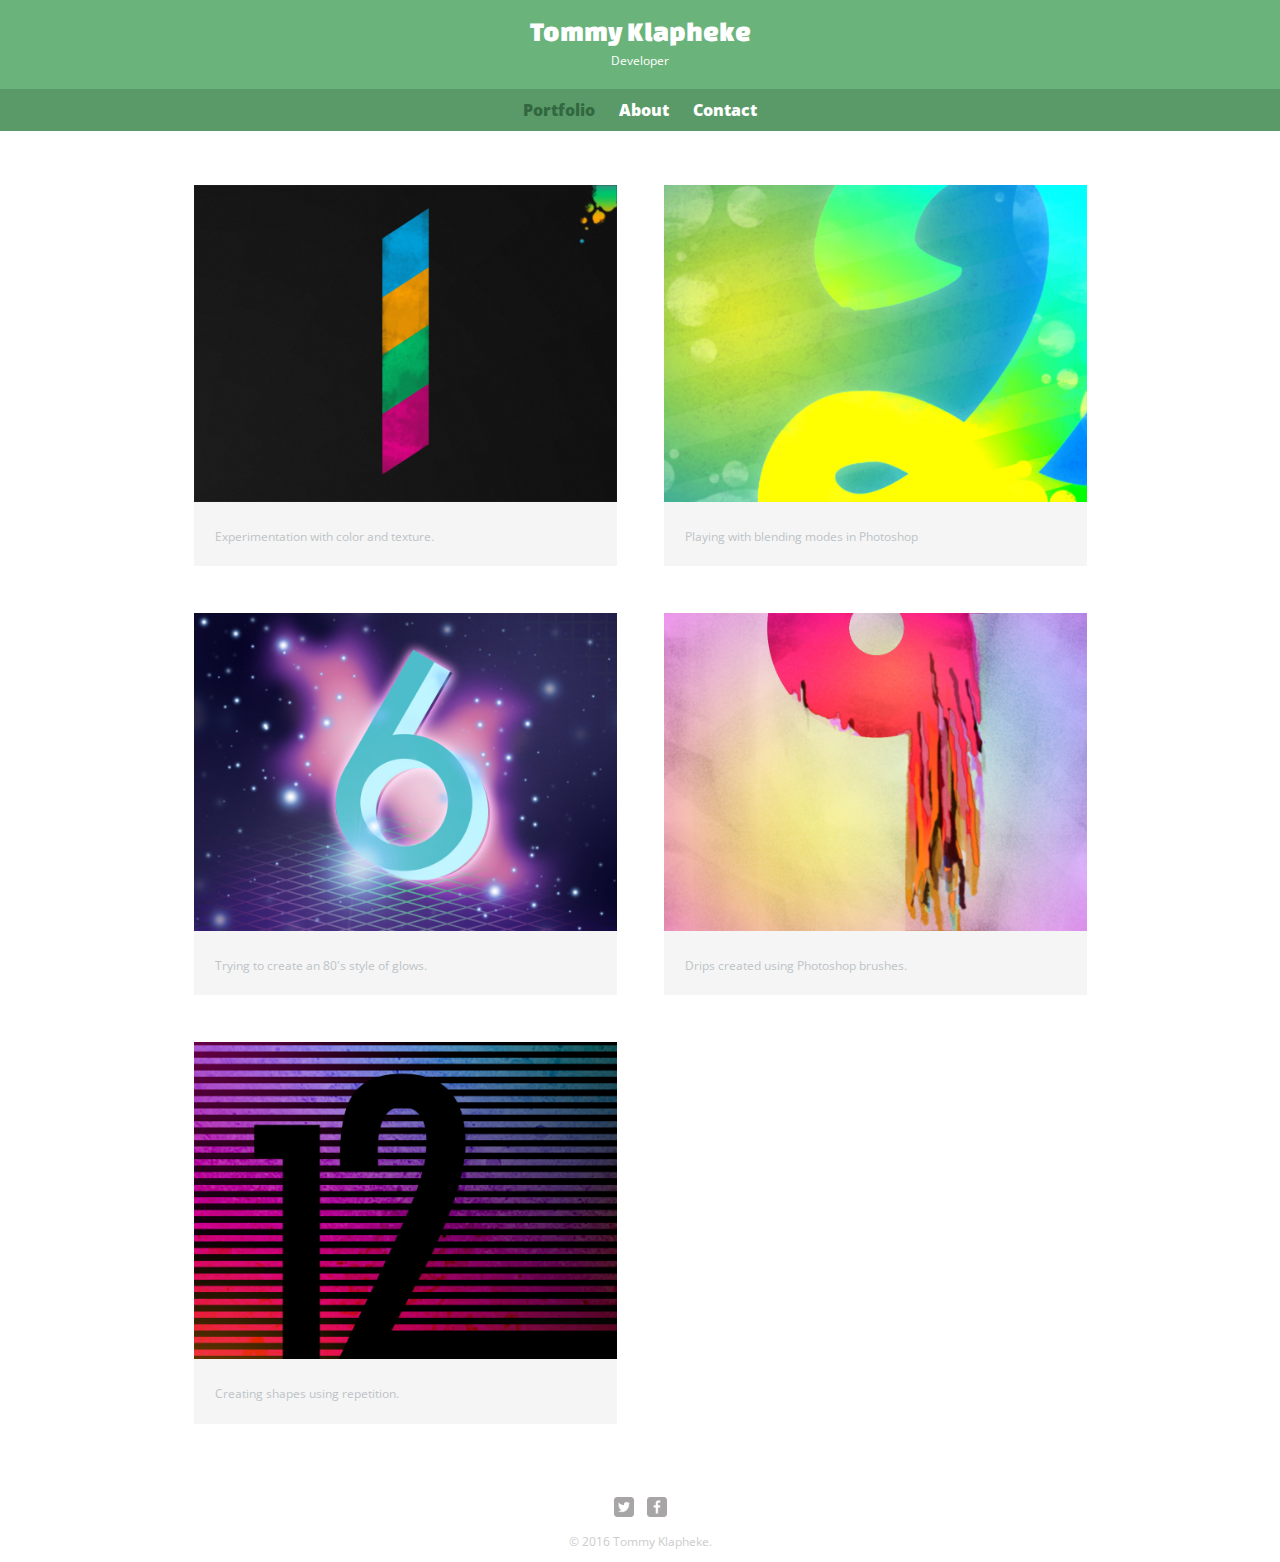
==== index.html @ bc37340a "Here is the start for the final project. Some of the code A good cunk of already written code. Just " ====
<!DOCTYPE html>
<html>
	<head>
		<title>Tommy Klapheke | Developer</title>
		<meta charset="utf-8">
		<link rel="stylesheet" href="CSS/normalize.css">
		<link href='https://fonts.googleapis.com/css?family=Changa+One|Open+Sans:400,400italic,700,700italic,800' rel='stylesheet' type='text/css'>
		<link rel="stylesheet" href="CSS/main.css">
		<link rel="stylesheet" href="CSS/responsive.css">
		<meta name="viewport" content="width=device-width, initial-scale=1.0">
	</head>
	<body>
		<header>
			<a href="index.html" id="logo">
				<h1>Tommy Klapheke</h1>
				<h2>Developer</h2>
			</a>
			<nav>
				<ul>
					<li><a href ="index.html" class="selected">Portfolio</a></li>
					<li><a href="about.html">About</a></li>
					<li><a href="contact.html">Contact</a></li>
				</ul>
			</nav>
		</header>
		<div id="wrapper">
			<section>
				<ul id="gallery">
					<li>	
						<a href="img/numbers-01.jpg">
							<img src="img/numbers-01.jpg" alt="">
							<p>Experimentation with color and texture.</p>
						</a>
					</li>
					<li>	
						<a href="img/numbers-02.jpg">
							<img src="img/numbers-02.jpg" alt="">
							<p>Playing with blending modes in Photoshop</p>
						</a>
					</li>
					<li>	
						<a href="img/numbers-06.jpg">
							<img src="img/numbers-06.jpg" alt="">
							<p>Trying to create an 80's style of glows.</p>
						</a>
					</li>
					<li>	
						<a href="img/numbers-09.jpg.jpg">
							<img src="img/numbers-09.jpg" alt="">
							<p>Drips created using Photoshop brushes.</p>
						</a>
					</li>
					<li>	
						<a href="img/numbers-12.jpg.jpg">
							<img src="img/numbers-12.jpg" alt="">
							<p>Creating shapes using repetition.</p>
						</a>
					</li>
				</ul>
			</section>
			<footer>
				<a href="http://twitter.com"><img src="img/twitter-wrap.png" alt="Twitter Logo" class="social-icon"></a>
				<a href="http://facebook.com/tommyklapheke"><img src="img/facebook-wrap.png" alt="Facebook Logo" class="social-icon"></a>
				<p>
					&copy; 2016 Tommy Klapheke.
				</p>
			</footer>
		</div>
	</body>
</html>
---- CSS/main.css ----
/********************
	GENERAL 
********************/
body {
	font-family: 'Open Sans', sans-serif;	
}

#wrapper {
	max-width: 940px;
	margin: 0 auto;
	padding: 0 5%;
}

a {
	text-decoration: none;
}

img {
	max-width: 100%;
}

h3 {
	margin: 0 0 1em 0;
}

/********************
	HEADING
********************/

header {
	float: left;
	margin: 0 0 30px 0;
	padding: 5px 0 0 0;
	width: 100%;
}

#logo {
	text-align: center;
	margin: 0;
}

h1 {
	font-family: 'Changa One', sans-serif;
	margin: 15px 0;
	font-size: 1.75em;
	font-weight: normal;
	line-height: 0.8em;
}

h2 {
	font-size: 0.75em;
	margin: -5px 0 0;
	font-weight: normal;
}
/********************
	NAVIGATION
********************/

nav {
	text-align: center;
	padding: 10px 0;
	margin: 20px 0 0;
}

nav ul {
	list-style: none;
	margin: 0 10px;
	padding: 0;
}

nav li {
	display: inline-block;
}

nav a {
	font-weight: 800;
	padding: 15px 10px;
}

/********************
	FOOTER
********************/

footer {
	font-size: 0.75em;
	text-align: center;
	clear: both;
	padding-top: 50px;
	color: #ccc;
}

.social-icon {
	width: 20px;
	height: 20px;
	margin: 0 5px;
}

/********************
	PAGE PORTFOLIO
********************/

#gallery {
	margin: 0;
	padding: 0;
	list-style: none;
}

#gallery li {
	float: left;
	width: 45%;
	margin: 2.5%;
	background-color: #f5f5f5;
	color: #bdc3c7;
}

#gallery li a p {
	margin: 0;
	padding: 5%;
	font-size: 0.75em;
	color: #bdc3c7;
}

/********************
	PAGE ABOUT
********************/

.profile-photo {
	display: block;
	max-width: 150px;
	margin: 0 auto 30px;
	border-radius: 50%;
}

/********************
	PAGE CONTACT
********************/

.contact-info {
	list-style: none;
	padding: 0;
	margin: 0;
	font-size: 0.9em;
}

.contact-info a {
	display: block;
	min-height: 20px;
	background-repeat: no-repeat;
	background-size: 20px 20px;
	padding: 0 0 0 30px;
	margin: 0 0 10px;
}

.contact-info li.phone a {
	background-image: url('../img/phone.png');
}

.contact-info li.mail a {
	background-image: url('../img/mail.png');
}

.contact-info li.twitter a {
	background-image: url('../img/twitter.png');
}
/********************
	COLORING
********************/

/* Site Body */
body {
	background-color: #fff;
	color: #999;
}

/* Color of Header */
header {
	background: #6ab47b;
	border-color: #599a68;
}

/* nav background on mobile device */
nav {
	background: #599a68;
}

/* Logo Text */
h1, h2 {
	color: #fff;
}

/* Link Color */
a {
	color: #6ab47b;
}

/* Link visited */
nav a, nav a:visited {
	color: #fff;
}

/* selected link color */
nav a.selected, nav a:hover {
	color: #32673f;
}
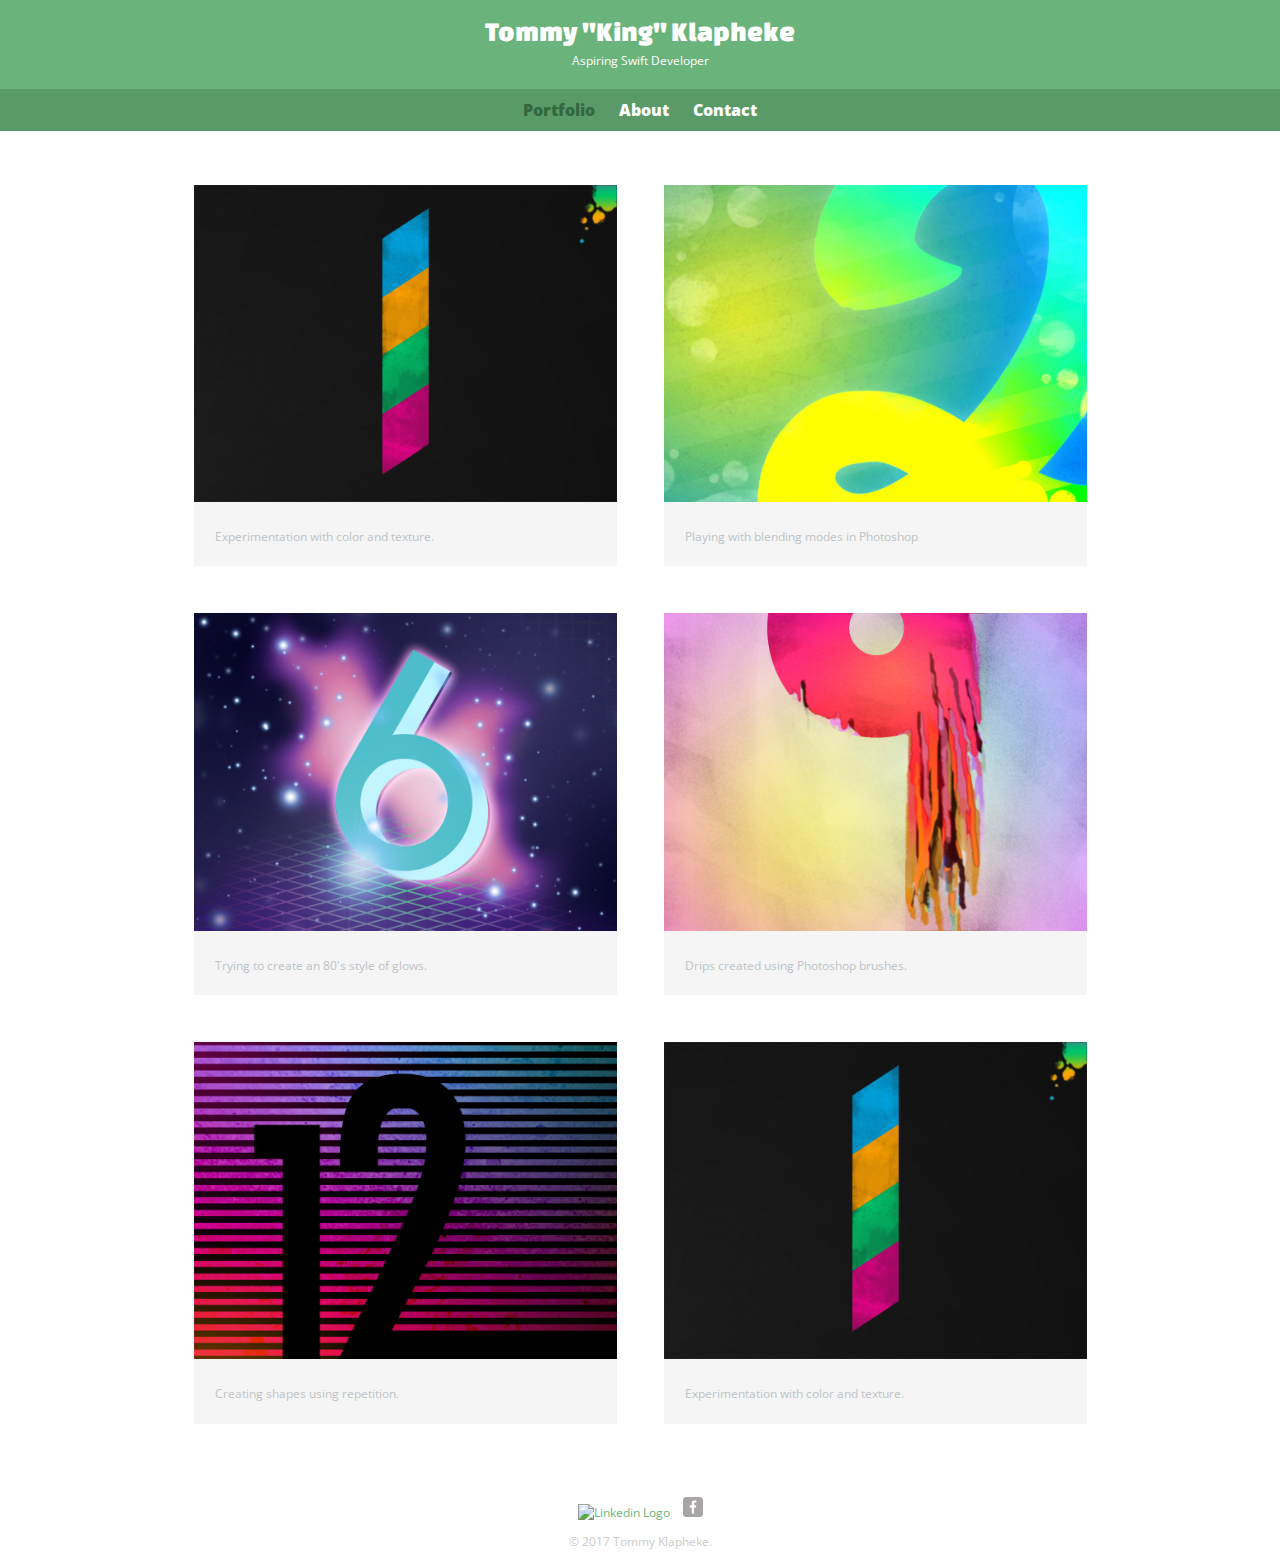
==== commit 0c82b8e5: "added another list item to home page" ====
--- a/index.html
+++ b/index.html
@@ -1,7 +1,7 @@
 <!DOCTYPE html>
 <html>
 	<head>
-		<title>Tommy Klapheke | Developer</title>
+		<title>Tommy "King" Klapheke | Aspiring Swift Developer</title>
 		<meta charset="utf-8">
 		<link rel="stylesheet" href="CSS/normalize.css">
 		<link href='https://fonts.googleapis.com/css?family=Changa+One|Open+Sans:400,400italic,700,700italic,800' rel='stylesheet' type='text/css'>
@@ -12,8 +12,8 @@
 	<body>
 		<header>
 			<a href="index.html" id="logo">
-				<h1>Tommy Klapheke</h1>
-				<h2>Developer</h2>
+				<h1>Tommy  "King"  Klapheke</h1>
+				<h2>Aspiring Swift Developer</h2>
 			</a>
 			<nav>
 				<ul>
@@ -56,13 +56,19 @@
 							<p>Creating shapes using repetition.</p>
 						</a>
 					</li>
+					<li>	
+						<a href="img/numbers-01.jpg">
+							<img src="img/numbers-01.jpg" alt="">
+							<p>Experimentation with color and texture.</p>
+						</a>
+					</li>
 				</ul>
 			</section>
 			<footer>
-				<a href="http://twitter.com"><img src="img/twitter-wrap.png" alt="Twitter Logo" class="social-icon"></a>
-				<a href="http://facebook.com/tommyklapheke"><img src="img/facebook-wrap.png" alt="Facebook Logo" class="social-icon"></a>
+				<a href="http://www.linkedin.com"><img src="img/linkedin+logo.png" alt="Linkedin Logo" class="social-icon"></a>
+				<a href="http://www.facebook.com/tommyklapheke"><img src="img/facebook-wrap.png" alt="Facebook Logo" class="social-icon"></a>
 				<p>
-					&copy; 2016 Tommy Klapheke.
+					&copy; 2017 Tommy Klapheke.
 				</p>
 			</footer>
 		</div>
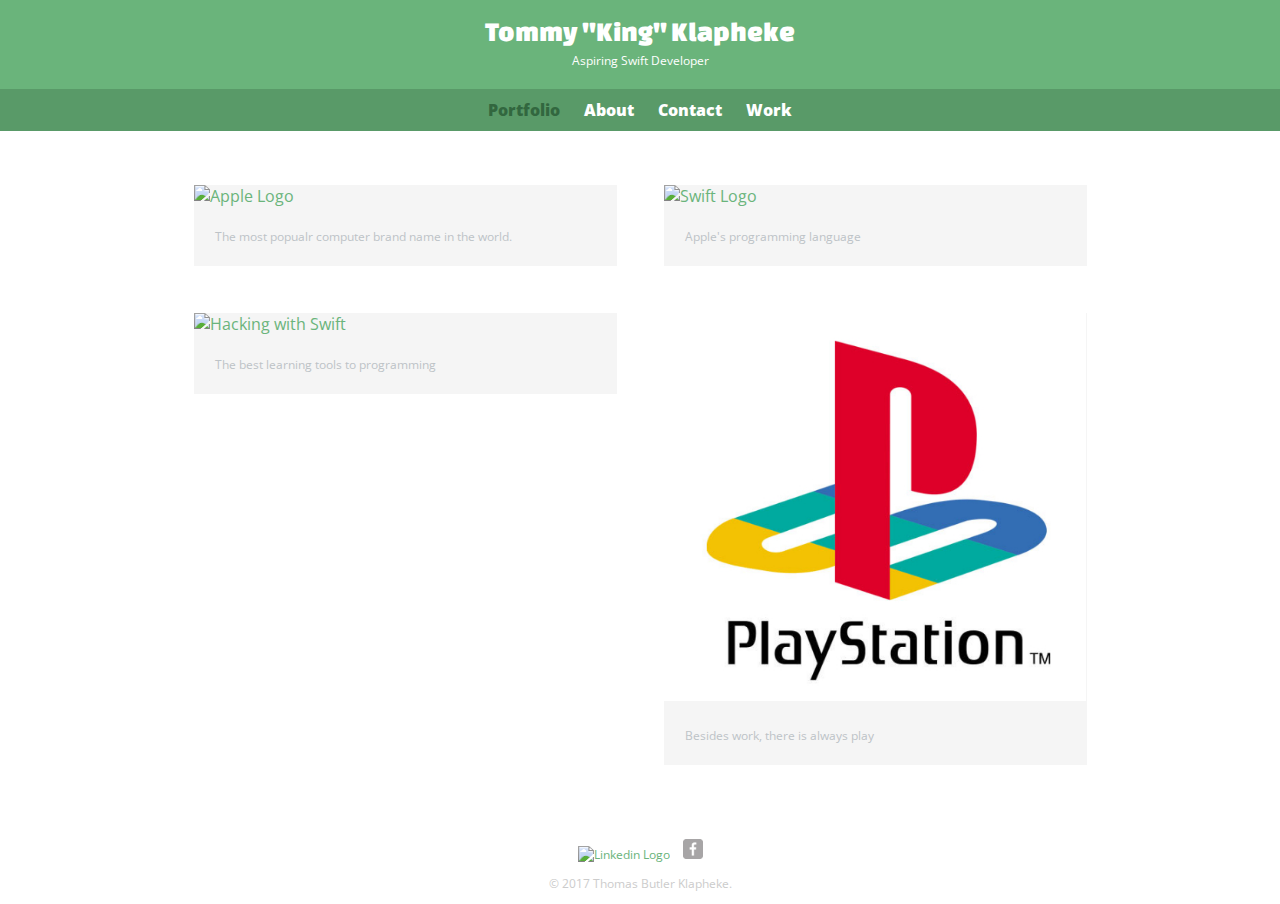
==== commit 58e83af8: "Changes to comments. Created the JS file but no code as of yet. Changed layout to home/index page. S" ====
--- a/index.html
+++ b/index.html
@@ -1,5 +1,7 @@
 <!DOCTYPE html>
 <html>
+	
+	<!The important head info for the stylesheets and styling>
 	<head>
 		<title>Tommy "King" Klapheke | Aspiring Swift Developer</title>
 		<meta charset="utf-8">
@@ -9,66 +11,63 @@
 		<link rel="stylesheet" href="CSS/responsive.css">
 		<meta name="viewport" content="width=device-width, initial-scale=1.0">
 	</head>
+	
+	<!Contains the body of the index page>
 	<body>
 		<header>
 			<a href="index.html" id="logo">
 				<h1>Tommy  "King"  Klapheke</h1>
 				<h2>Aspiring Swift Developer</h2>
 			</a>
+			
+			<!List containing the links to other webpages>
 			<nav>
 				<ul>
 					<li><a href ="index.html" class="selected">Portfolio</a></li>
 					<li><a href="about.html">About</a></li>
 					<li><a href="contact.html">Contact</a></li>
+					<li><a href="career.html">Work</a></li>
 				</ul>
 			</nav>
 		</header>
+		
+		<!Containers contianing the gallery for images that are links to websites. For figureing out what websites that the picutres go to is pretty much self-explanatory>
 		<div id="wrapper">
 			<section>
 				<ul id="gallery">
 					<li>	
-						<a href="img/numbers-01.jpg">
-							<img src="img/numbers-01.jpg" alt="">
-							<p>Experimentation with color and texture.</p>
+						<a href="http://www.apple.com">
+							<img src="img/apple-logo" alt="Apple Logo">
+							<p>The most popualr computer brand name in the world.</p>
 						</a>
 					</li>
 					<li>	
-						<a href="img/numbers-02.jpg">
-							<img src="img/numbers-02.jpg" alt="">
-							<p>Playing with blending modes in Photoshop</p>
+						<a href="http://swift.org">
+							<img src="img/Swift_logo.png" alt="Swift Logo">
+							<p>Apple's programming language</p>
 						</a>
 					</li>
 					<li>	
-						<a href="img/numbers-06.jpg">
-							<img src="img/numbers-06.jpg" alt="">
-							<p>Trying to create an 80's style of glows.</p>
+						<a href="http://www.hackingwithswift.com">
+							<img src="img/numbers-09.jpg" alt="Hacking with Swift">
+							<p>The best learning tools to programming </p>
 						</a>
 					</li>
 					<li>	
-						<a href="img/numbers-09.jpg.jpg">
-							<img src="img/numbers-09.jpg" alt="">
-							<p>Drips created using Photoshop brushes.</p>
-						</a>
-					</li>
-					<li>	
-						<a href="img/numbers-12.jpg.jpg">
-							<img src="img/numbers-12.jpg" alt="">
-							<p>Creating shapes using repetition.</p>
-						</a>
-					</li>
-					<li>	
-						<a href="img/numbers-01.jpg">
-							<img src="img/numbers-01.jpg" alt="">
-							<p>Experimentation with color and texture.</p>
+						<a href="http://www.playstation.com">
+							<img src="img/playstation.jpg" alt="Playstation Logo">
+							<p>Besides work, there is always play</p>
 						</a>
 					</li>
 				</ul>
 			</section>
+			
+			<!Footer containing the social icons and copyright info>
 			<footer>
 				<a href="http://www.linkedin.com"><img src="img/linkedin+logo.png" alt="Linkedin Logo" class="social-icon"></a>
 				<a href="http://www.facebook.com/tommyklapheke"><img src="img/facebook-wrap.png" alt="Facebook Logo" class="social-icon"></a>
 				<p>
-					&copy; 2017 Tommy Klapheke.
+					&copy; 2017 Thomas Butler Klapheke.
 				</p>
 			</footer>
 		</div>
--- a/CSS/main.css
+++ b/CSS/main.css
@@ -20,7 +20,7 @@
 }
 
 h3 {
-	margin: 0 0 1em 0;
+	margin: 0 0 .5em 0;
 }
 
 /********************
@@ -126,9 +126,9 @@
 
 .profile-photo {
 	display: block;
-	max-width: 150px;
-	margin: 0 auto 30px;
-	border-radius: 50%;
+	max-width: 175px;
+	margin: 0 auto 50px;
+	border-radius: 15%;
 }
 
 /********************
@@ -159,47 +159,45 @@
 	background-image: url('../img/mail.png');
 }
 
-.contact-info li.twitter a {
-	background-image: url('../img/twitter.png');
-}
+.contact-info li.linkedin a {
+	background-image: url('../img/linkedin+logo.png');
+}
+
 /********************
 	COLORING
 ********************/
 
-/* Site Body */
 body {
 	background-color: #fff;
 	color: #999;
 }
 
-/* Color of Header */
 header {
 	background: #6ab47b;
 	border-color: #599a68;
 }
 
-/* nav background on mobile device */
 nav {
 	background: #599a68;
 }
 
-/* Logo Text */
 h1, h2 {
 	color: #fff;
 }
 
-/* Link Color */
 a {
 	color: #6ab47b;
 }
 
-/* Link visited */
 nav a, nav a:visited {
 	color: #fff;
 }
 
-/* selected link color */
 nav a.selected, nav a:hover {
 	color: #32673f;
 }
 
+/********************
+	Form Styling
+********************/
+
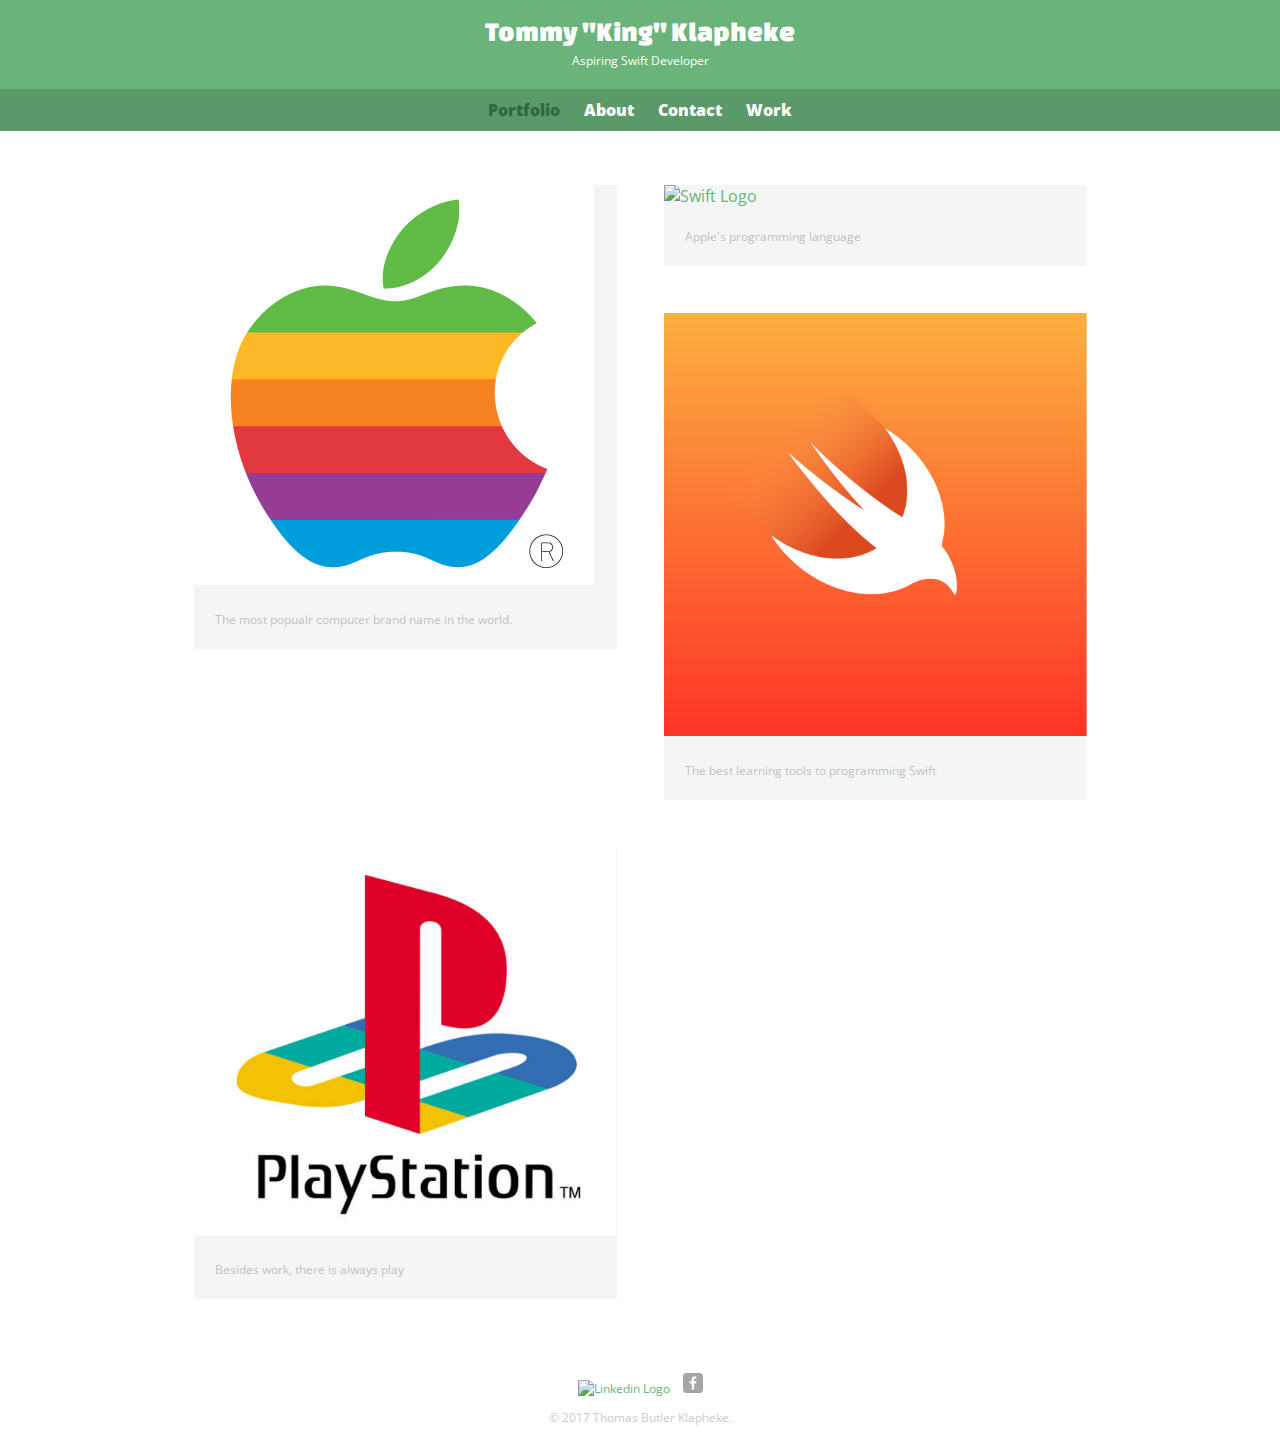
==== commit 837019c3: "Finished up all HTML for the project along with user interactivity" ====
--- a/index.html
+++ b/index.html
@@ -37,7 +37,7 @@
 				<ul id="gallery">
 					<li>	
 						<a href="http://www.apple.com">
-							<img src="img/apple-logo" alt="Apple Logo">
+							<img src="img/apple-logo.jpg" alt="Apple Logo">
 							<p>The most popualr computer brand name in the world.</p>
 						</a>
 					</li>
@@ -49,8 +49,8 @@
 					</li>
 					<li>	
 						<a href="http://www.hackingwithswift.com">
-							<img src="img/numbers-09.jpg" alt="Hacking with Swift">
-							<p>The best learning tools to programming </p>
+							<img src="img/swift.png" alt="Hacking with Swift">
+							<p>The best learning tools to programming Swift</p>
 						</a>
 					</li>
 					<li>	
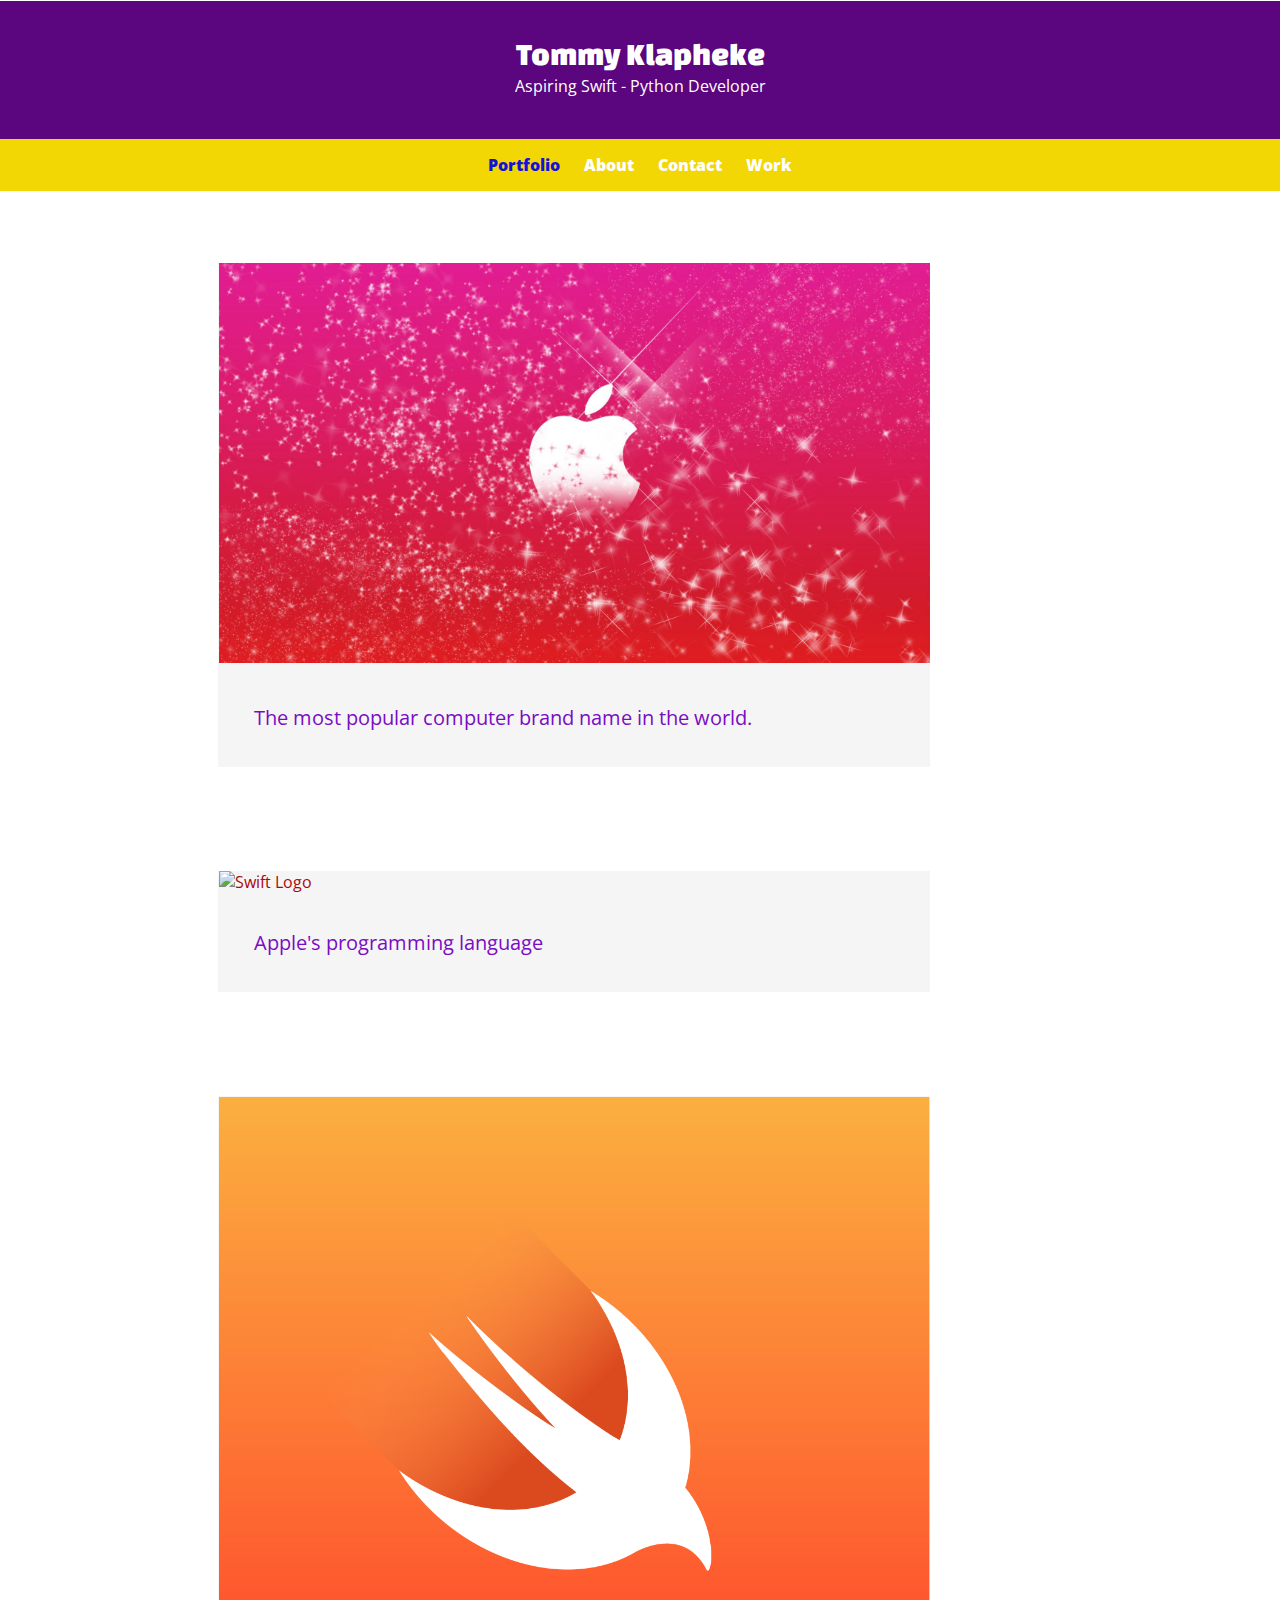
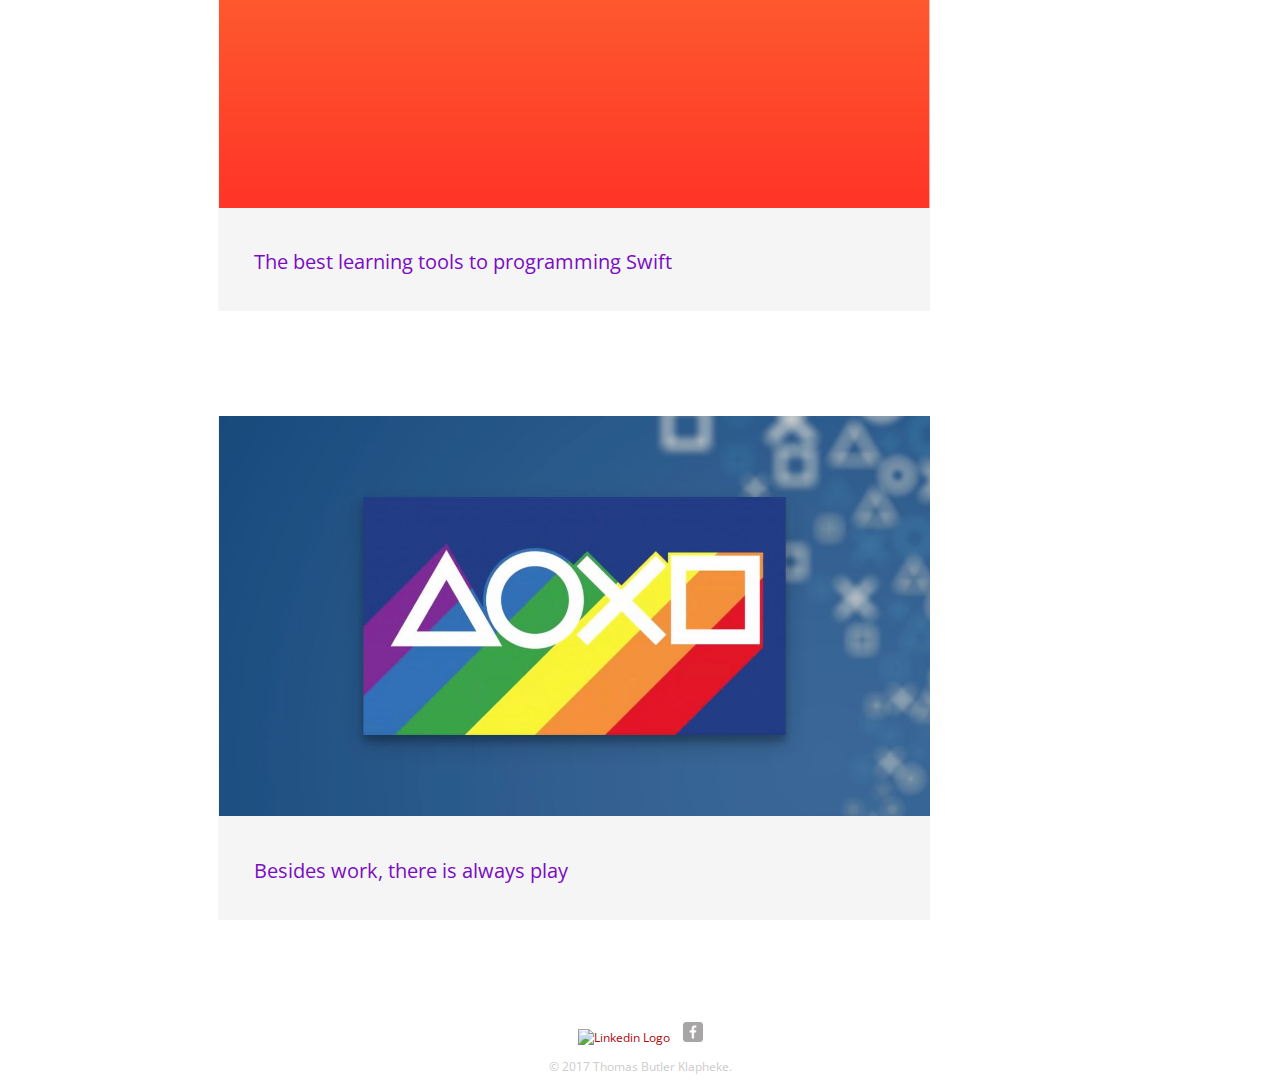
==== commit f9cd8876: "Finsihed up HTML and user interactivity for the project" ====
--- a/index.html
+++ b/index.html
@@ -3,10 +3,10 @@
 	
 	<!The important head info for the stylesheets and styling>
 	<head>
-		<title>Tommy "King" Klapheke | Aspiring Swift Developer</title>
+		<title>Tommy Klapheke | Aspiring Swift - Python Developer</title>
 		<meta charset="utf-8">
 		<link rel="stylesheet" href="CSS/normalize.css">
-		<link href='https://fonts.googleapis.com/css?family=Changa+One|Open+Sans:400,400italic,700,700italic,800' rel='stylesheet' type='text/css'>
+		<link href='https://fonts.googleapis.com/css?family=Changa+One|Open+Sans:350,350italic,650,650italic,750' rel='stylesheet' type='text/css'>
 		<link rel="stylesheet" href="CSS/main.css">
 		<link rel="stylesheet" href="CSS/responsive.css">
 		<meta name="viewport" content="width=device-width, initial-scale=1.0">
@@ -16,8 +16,8 @@
 	<body>
 		<header>
 			<a href="index.html" id="logo">
-				<h1>Tommy  "King"  Klapheke</h1>
-				<h2>Aspiring Swift Developer</h2>
+				<h1>Tommy Klapheke</h1>
+				<h2>Aspiring Swift - Python Developer</h2>
 			</a>
 			
 			<!List containing the links to other webpages>
@@ -37,8 +37,8 @@
 				<ul id="gallery">
 					<li>	
 						<a href="http://www.apple.com">
-							<img src="img/apple-logo.jpg" alt="Apple Logo">
-							<p>The most popualr computer brand name in the world.</p>
+							<img src="img/apple+logo.jpg" alt="Apple Logo">
+							<p>The most popular computer brand name in the world.</p>
 						</a>
 					</li>
 					<li>	
@@ -55,7 +55,7 @@
 					</li>
 					<li>	
 						<a href="http://www.playstation.com">
-							<img src="img/playstation.jpg" alt="Playstation Logo">
+							<img src="img/playstation+logo.jpg" alt="Playstation Logo">
 							<p>Besides work, there is always play</p>
 						</a>
 					</li>
--- a/CSS/main.css
+++ b/CSS/main.css
@@ -1,14 +1,14 @@
 /********************
-	GENERAL 
+	OVERALL STYLING
 ********************/
 body {
 	font-family: 'Open Sans', sans-serif;	
 }
 
 #wrapper {
-	max-width: 940px;
+	max-width: 950px;
 	margin: 0 auto;
-	padding: 0 5%;
+	padding: 0 10%;
 }
 
 a {
@@ -20,7 +20,7 @@
 }
 
 h3 {
-	margin: 0 0 .5em 0;
+	margin: 0 0 .75em 0;
 }
 
 /********************
@@ -28,37 +28,37 @@
 ********************/
 
 header {
-	float: left;
-	margin: 0 0 30px 0;
+	float: right;
+	margin: 0 0 20px 0;
 	padding: 5px 0 0 0;
 	width: 100%;
 }
 
 #logo {
 	text-align: center;
-	margin: 0;
+	margin: 5px;
 }
 
 h1 {
 	font-family: 'Changa One', sans-serif;
-	margin: 15px 0;
-	font-size: 1.75em;
-	font-weight: normal;
-	line-height: 0.8em;
+	margin: 10px 0;
+	font-size: 2em;
+	font-weight: lighter;
+	line-height: 1em;
 }
 
 h2 {
-	font-size: 0.75em;
+	font-size: 1em;
 	margin: -5px 0 0;
 	font-weight: normal;
 }
 /********************
-	NAVIGATION
+	NAVIGATION AND LINKS
 ********************/
 
 nav {
 	text-align: center;
-	padding: 10px 0;
+	padding: 15px 0;
 	margin: 20px 0 0;
 }
 
@@ -96,19 +96,20 @@
 }
 
 /********************
-	PAGE PORTFOLIO
+	HOME PAGE 
 ********************/
 
 #gallery {
-	margin: 0;
-	padding: 0;
+	margin: .5px;
+	padding: .5px;
 	list-style: none;
 }
 
 #gallery li {
 	float: left;
-	width: 45%;
-	margin: 2.5%;
+	width: 75%;
+	margin: 5.5%;
+	padding: .5px;
 	background-color: #f5f5f5;
 	color: #bdc3c7;
 }
@@ -116,23 +117,24 @@
 #gallery li a p {
 	margin: 0;
 	padding: 5%;
-	font-size: 0.75em;
-	color: #bdc3c7;
-}
-
-/********************
-	PAGE ABOUT
+	font-size: 1.25em;
+	color: #7a0dc2;
+	text-align: auto;
+}
+
+/********************
+	ABOUT PAGE
 ********************/
 
 .profile-photo {
 	display: block;
 	max-width: 175px;
-	margin: 0 auto 50px;
+	margin: 0 auto 55px;
 	border-radius: 15%;
 }
 
 /********************
-	PAGE CONTACT
+	CONTACT PAGE 
 ********************/
 
 .contact-info {
@@ -144,7 +146,7 @@
 
 .contact-info a {
 	display: block;
-	min-height: 20px;
+	min-height: 35px;
 	background-repeat: no-repeat;
 	background-size: 20px 20px;
 	padding: 0 0 0 30px;
@@ -164,7 +166,7 @@
 }
 
 /********************
-	COLORING
+	COLORING FOR PAGES
 ********************/
 
 body {
@@ -173,12 +175,12 @@
 }
 
 header {
-	background: #6ab47b;
-	border-color: #599a68;
+	background: #5b057e;
+	border-color: #f311e8;
 }
 
 nav {
-	background: #599a68;
+	background: #f2d704;
 }
 
 h1, h2 {
@@ -186,18 +188,17 @@
 }
 
 a {
-	color: #6ab47b;
+	color: #ab070a;
 }
 
 nav a, nav a:visited {
-	color: #fff;
+	color: #ffffff;
 }
 
 nav a.selected, nav a:hover {
-	color: #32673f;
-}
-
-/********************
-	Form Styling
-********************/
-
+	color: #1212da;
+}
+
+nav a:hover {
+	text-decoration: underline;
+}